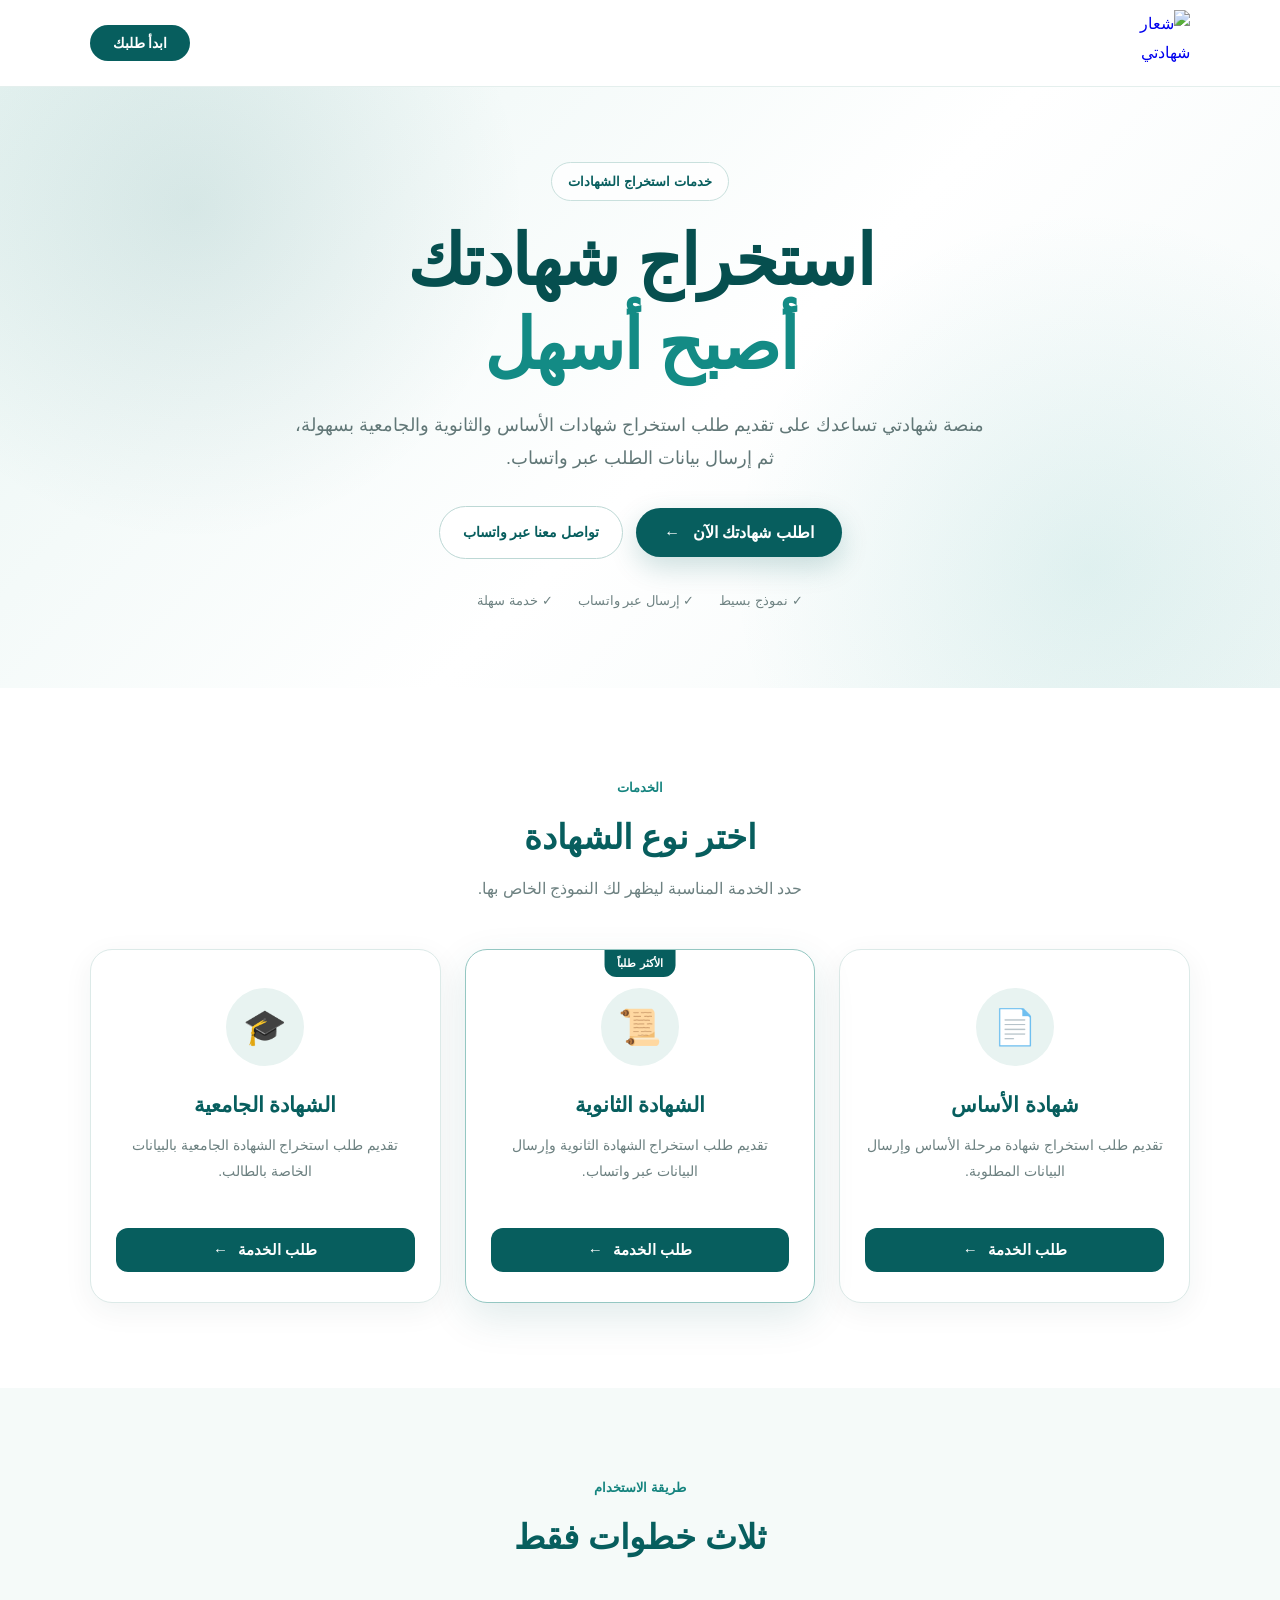
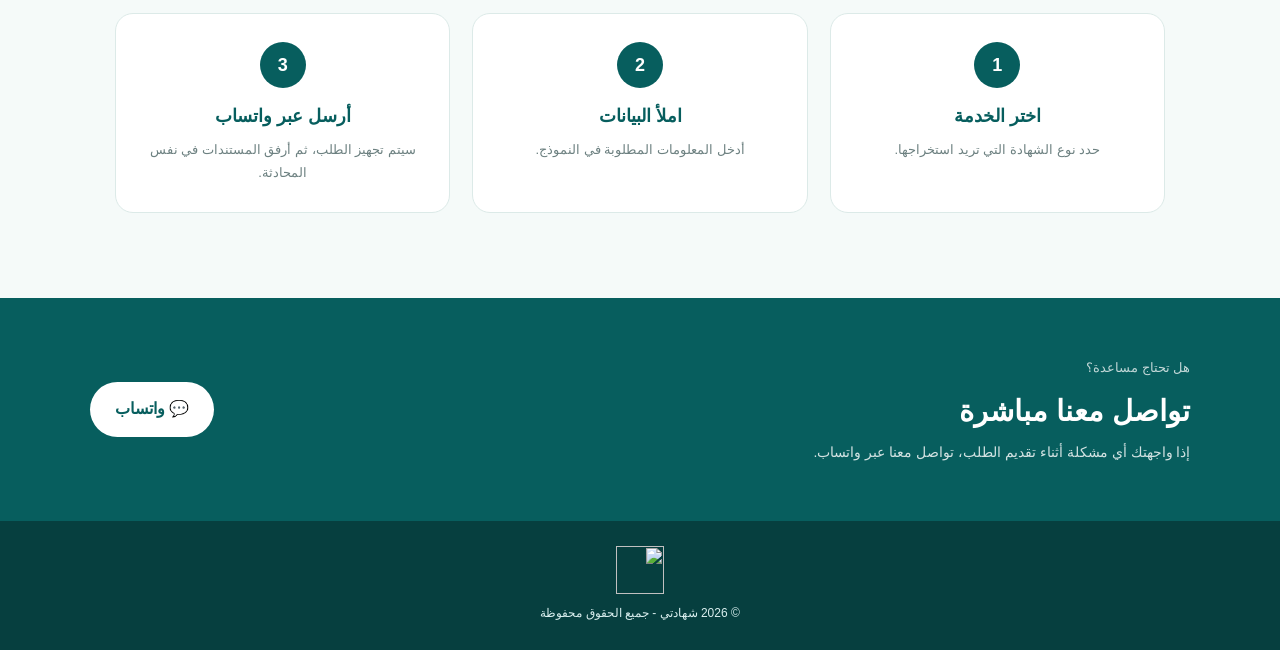
==== index.html @ 915d2704 "Add files via upload" ====
<!DOCTYPE html>
<html lang="ar" dir="rtl">

<head>
    <meta charset="UTF-8">
    <meta name="viewport" content="width=device-width, initial-scale=1.0">

    <title>شهادتي | استخراج الشهادات بسهولة</title>

    <meta name="description"
        content="شهادتي منصة سهلة لتقديم طلبات استخراج شهادات الأساس والثانوية والجامعية والتواصل عبر واتساب.">
    <meta name="keywords"
        content="شهادتي, استخراج الشهادات, شهادة الأساس, الشهادة الثانوية, الشهادة الجامعية, السودان">
    <meta name="author" content="شهادتي">
    <meta name="theme-color" content="#075e5e">

    <meta property="og:title" content="شهادتي | استخراج الشهادات بسهولة">
    <meta property="og:description"
        content="قدم طلب استخراج شهادتك بسهولة واختر نوع الشهادة ثم أرسل بياناتك عبر واتساب.">
    <meta property="og:type" content="website">
    <meta property="og:image" content="images/logo.png">

    <link rel="icon" type="image/png" href="images/favicon.png">
    <link rel="apple-touch-icon" href="images/apple-touch-icon.png">

    <link rel="stylesheet" href="style.css">
</head>

<body>

    <header class="header">
        <a href="index.html" class="brand" aria-label="شهادتي - الرئيسية">
            <img src="images/logo.png" alt="شعار شهادتي">
        </a>

        <button class="start-btn" onclick="startOrder()">
            ابدأ طلبك
        </button>
    </header>

    <main>

        <section class="hero">
            <div class="hero-content">

                <div class="hero-badge">خدمات استخراج الشهادات</div>

                <h1>استخراج شهادتك<br><span>أصبح أسهل</span></h1>

                <p>
                    منصة شهادتي تساعدك على تقديم طلب استخراج شهادات الأساس
                    والثانوية والجامعية بسهولة، ثم إرسال بيانات الطلب عبر واتساب.
                </p>

                <div class="hero-actions">
                    <button class="main-btn" onclick="startOrder()">
                        اطلب شهادتك الآن
                        <span>←</span>
                    </button>

                    <a class="whatsapp-link"
                        href="https://wa.me/249993002322"
                        target="_blank"
                        rel="noopener">
                        تواصل معنا عبر واتساب
                    </a>
                </div>

                <div class="trust-row">
                    <div>✓ نموذج بسيط</div>
                    <div>✓ إرسال عبر واتساب</div>
                    <div>✓ خدمة سهلة</div>
                </div>

            </div>
        </section>

        <section class="services" id="services">

            <div class="section-heading">
                <span>الخدمات</span>
                <h2>اختر نوع الشهادة</h2>
                <p>حدد الخدمة المناسبة ليظهر لك النموذج الخاص بها.</p>
            </div>

            <div class="cards">

                <article class="card">
                    <div class="icon">📄</div>
                    <h3>شهادة الأساس</h3>
                    <p>تقديم طلب استخراج شهادة مرحلة الأساس وإرسال البيانات المطلوبة.</p>
                    <button onclick="goService('basic')">طلب الخدمة <span>←</span></button>
                </article>

                <article class="card featured">
                    <div class="popular">الأكثر طلباً</div>
                    <div class="icon">📜</div>
                    <h3>الشهادة الثانوية</h3>
                    <p>تقديم طلب استخراج الشهادة الثانوية وإرسال البيانات عبر واتساب.</p>
                    <button onclick="goService('secondary')">طلب الخدمة <span>←</span></button>
                </article>

                <article class="card">
                    <div class="icon">🎓</div>
                    <h3>الشهادة الجامعية</h3>
                    <p>تقديم طلب استخراج الشهادة الجامعية بالبيانات الخاصة بالطالب.</p>
                    <button onclick="goService('university')">طلب الخدمة <span>←</span></button>
                </article>

            </div>
        </section>

        <section class="how-it-works">
            <div class="section-heading">
                <span>طريقة الاستخدام</span>
                <h2>ثلاث خطوات فقط</h2>
            </div>

            <div class="steps">
                <div class="step">
                    <b>1</b>
                    <h3>اختر الخدمة</h3>
                    <p>حدد نوع الشهادة التي تريد استخراجها.</p>
                </div>

                <div class="step">
                    <b>2</b>
                    <h3>املأ البيانات</h3>
                    <p>أدخل المعلومات المطلوبة في النموذج.</p>
                </div>

                <div class="step">
                    <b>3</b>
                    <h3>أرسل عبر واتساب</h3>
                    <p>سيتم تجهيز الطلب، ثم أرفق المستندات في نفس المحادثة.</p>
                </div>
            </div>
        </section>

        <section class="contact-section">
            <div>
                <span>هل تحتاج مساعدة؟</span>
                <h2>تواصل معنا مباشرة</h2>
                <p>إذا واجهتك أي مشكلة أثناء تقديم الطلب، تواصل معنا عبر واتساب.</p>
            </div>

            <a href="https://wa.me/249993002322"
                target="_blank"
                rel="noopener"
                class="contact-btn">
                💬 واتساب
            </a>
        </section>

    </main>

    <footer>
        <img src="images/logo.png" alt="" aria-hidden="true">
        <p>© 2026 شهادتي - جميع الحقوق محفوظة</p>
    </footer>

    <script src="script.js"></script>
</body>

</html>
---- style.css ----
/* ========================================
   شهادتي - التصميم النهائي
======================================== */

:root {
    --primary: #075e5e;
    --primary-dark: #043f3f;
    --primary-light: #e8f3f1;
    --text: #183b3b;
    --muted: #6d8181;
    --border: #dceae8;
    --white: #ffffff;
    --bg: #f6faf9;
    --shadow: 0 15px 45px rgba(0, 60, 60, 0.08);
}

* {
    margin: 0;
    padding: 0;
    box-sizing: border-box;
}

html {
    scroll-behavior: smooth;
}

body {
    font-family: Tahoma, Arial, sans-serif;
    background: var(--bg);
    color: var(--text);
    line-height: 1.8;
}

button,
input,
textarea {
    font-family: inherit;
}

button,
a {
    -webkit-tap-highlight-color: transparent;
}

button {
    cursor: pointer;
}

.header {
    width: 100%;
    min-height: 78px;
    padding: 10px 7%;
    background: rgba(255,255,255,.94);
    backdrop-filter: blur(12px);
    display: flex;
    align-items: center;
    justify-content: space-between;
    border-bottom: 1px solid #e4efed;
    position: sticky;
    top: 0;
    z-index: 1000;
}

.brand {
    display: flex;
    align-items: center;
    text-decoration: none;
}

.brand img {
    width: 66px;
    height: 66px;
    object-fit: contain;
    display: block;
}

.start-btn,
.main-btn,
.card button,
.submit-btn,
.contact-btn {
    border: 0;
    background: var(--primary);
    color: white;
    font-weight: 800;
    transition: .25s ease;
}

.start-btn {
    padding: 10px 23px;
    border-radius: 25px;
    font-size: 14px;
}

.start-btn:hover,
.main-btn:hover,
.card button:hover,
.submit-btn:hover,
.contact-btn:hover {
    background: var(--primary-dark);
    transform: translateY(-2px);
}

/* Hero */

.hero {
    min-height: 600px;
    display: flex;
    justify-content: center;
    align-items: center;
    text-align: center;
    padding: 75px 20px;
    position: relative;
    overflow: hidden;
    background:
        radial-gradient(circle at 15% 20%, rgba(7,94,94,.11), transparent 28%),
        radial-gradient(circle at 85% 80%, rgba(20,150,145,.10), transparent 30%),
        linear-gradient(135deg, #e9f5f3, #ffffff 55%, #f1f8f7);
}

.hero-content {
    max-width: 850px;
    position: relative;
    z-index: 1;
}

.hero-badge {
    display: inline-block;
    padding: 7px 16px;
    margin-bottom: 18px;
    border: 1px solid #c9e0dd;
    border-radius: 30px;
    color: var(--primary);
    background: rgba(255,255,255,.75);
    font-size: 13px;
    font-weight: 700;
}

.hero h1 {
    font-size: clamp(38px, 7vw, 70px);
    line-height: 1.2;
    color: #064f4f;
    margin-bottom: 22px;
    font-weight: 900;
    letter-spacing: -1.5px;
}

.hero h1 span {
    color: #138b85;
}

.hero p {
    max-width: 690px;
    margin: 0 auto 32px;
    color: #617777;
    font-size: 18px;
}

.hero-actions {
    display: flex;
    justify-content: center;
    align-items: center;
    gap: 13px;
    flex-wrap: wrap;
}

.main-btn {
    padding: 15px 28px;
    border-radius: 30px;
    font-size: 16px;
    box-shadow: 0 10px 28px rgba(7,94,94,.20);
}

.main-btn span {
    margin-right: 8px;
}

.whatsapp-link {
    text-decoration: none;
    color: var(--primary);
    border: 1px solid #bdd8d5;
    background: white;
    padding: 13px 23px;
    border-radius: 30px;
    font-size: 14px;
    font-weight: 700;
    transition: .25s ease;
}

.whatsapp-link:hover {
    background: var(--primary-light);
}

.trust-row {
    margin-top: 30px;
    display: flex;
    justify-content: center;
    flex-wrap: wrap;
    gap: 12px 25px;
    color: #6e8282;
    font-size: 13px;
}

/* Sections */

.services,
.how-it-works {
    padding: 85px 7%;
    background: white;
}

.section-heading {
    text-align: center;
    max-width: 650px;
    margin: 0 auto 45px;
}

.section-heading > span {
    color: #15847f;
    font-size: 13px;
    font-weight: 800;
}

.section-heading h2 {
    margin-top: 5px;
    color: var(--primary);
    font-size: 34px;
}

.section-heading p {
    color: var(--muted);
    margin-top: 7px;
}

/* Cards */

.cards {
    max-width: 1150px;
    margin: auto;
    display: grid;
    grid-template-columns: repeat(3, 1fr);
    gap: 24px;
}

.card {
    position: relative;
    text-align: center;
    padding: 38px 25px 30px;
    border: 1px solid var(--border);
    border-radius: 22px;
    background: white;
    box-shadow: 0 8px 30px rgba(0,50,50,.06);
    transition: .3s ease;
    overflow: hidden;
}

.card:hover {
    transform: translateY(-8px);
    box-shadow: 0 18px 45px rgba(0,50,50,.12);
    border-color: #a8cfcb;
}

.card.featured {
    border-color: #94c7c2;
    box-shadow: 0 15px 42px rgba(7,94,94,.12);
}

.popular {
    position: absolute;
    top: 0;
    right: 50%;
    transform: translateX(50%);
    padding: 4px 13px;
    border-radius: 0 0 12px 12px;
    background: var(--primary);
    color: white;
    font-size: 11px;
    font-weight: 800;
}

.icon,
.service-icon {
    display: flex;
    align-items: center;
    justify-content: center;
    background: var(--primary-light);
    border-radius: 50%;
}

.icon {
    width: 78px;
    height: 78px;
    margin: 0 auto 20px;
    font-size: 35px;
}

.card h3 {
    color: var(--primary);
    font-size: 21px;
    margin-bottom: 10px;
}

.card p {
    color: var(--muted);
    font-size: 14px;
    min-height: 72px;
    margin-bottom: 23px;
}

.card button {
    width: 100%;
    padding: 13px 20px;
    border-radius: 12px;
    font-size: 15px;
}

.card button span {
    margin-right: 6px;
}

/* Steps */

.how-it-works {
    background: #f5faf9;
}

.steps {
    max-width: 1050px;
    margin: auto;
    display: grid;
    grid-template-columns: repeat(3, 1fr);
    gap: 22px;
}

.step {
    text-align: center;
    padding: 28px 22px;
    background: white;
    border: 1px solid var(--border);
    border-radius: 18px;
}

.step b {
    width: 46px;
    height: 46px;
    margin: 0 auto 12px;
    display: flex;
    align-items: center;
    justify-content: center;
    border-radius: 50%;
    background: var(--primary);
    color: white;
    font-size: 18px;
}

.step h3 {
    color: var(--primary);
    font-size: 18px;
}

.step p {
    color: var(--muted);
    font-size: 13px;
    margin-top: 5px;
}

/* Contact */

.contact-section {
    margin: 0;
    padding: 55px 7%;
    background: var(--primary);
    color: white;
    display: flex;
    align-items: center;
    justify-content: space-between;
    gap: 30px;
}

.contact-section span {
    font-size: 13px;
    opacity: .75;
}

.contact-section h2 {
    font-size: 29px;
    margin: 3px 0;
}

.contact-section p {
    opacity: .82;
    font-size: 14px;
}

.contact-btn {
    background: white;
    color: var(--primary);
    padding: 13px 25px;
    border-radius: 30px;
    text-decoration: none;
    white-space: nowrap;
}

.contact-btn:hover {
    background: #e9f5f3;
}

/* Service page */

.service-page {
    min-height: calc(100vh - 78px);
    padding: 55px 20px 70px;
    background:
        radial-gradient(circle at 10% 20%, rgba(7,94,94,.08), transparent 25%),
        linear-gradient(135deg, #eef7f6, #ffffff);
}

.back-btn {
    text-decoration: none;
    color: var(--primary);
    font-size: 14px;
    font-weight: 800;
    padding: 9px 17px;
    border: 1px solid #cfe1df;
    border-radius: 20px;
    transition: .25s;
}

.back-btn:hover {
    background: var(--primary-light);
}

.service-title {
    max-width: 760px;
    margin: 0 auto 30px;
    text-align: center;
}

.service-icon {
    width: 76px;
    height: 76px;
    margin: 0 auto 14px;
    font-size: 34px;
    box-shadow: 0 8px 22px rgba(7,94,94,.10);
}

.breadcrumb {
    color: #789090;
    font-size: 12px;
    margin-bottom: 8px;
}

.breadcrumb span {
    margin: 0 5px;
}

.service-title h1 {
    color: var(--primary);
    font-size: clamp(28px, 5vw, 42px);
    margin-bottom: 6px;
}

.service-title p {
    color: var(--muted);
    font-size: 15px;
}

.certificate-form {
    width: 100%;
    max-width: 760px;
    margin: auto;
    padding: 32px;
    background: white;
    border: 1px solid var(--border);
    border-radius: 22px;
    box-shadow: var(--shadow);
}

.form-top-note {
    display: flex;
    align-items: center;
    gap: 12px;
    padding: 13px 15px;
    margin-bottom: 24px;
    background: #f4faf9;
    border: 1px solid #e1eeec;
    border-radius: 13px;
}

.form-top-note > span {
    font-size: 21px;
}

.form-top-note strong {
    display: block;
    color: var(--primary);
    font-size: 14px;
}

.form-top-note small {
    color: #7b8d8d;
    font-size: 11px;
}

.form-group {
    margin-bottom: 20px;
}

.form-group label {
    display: block;
    margin-bottom: 7px;
    color: #294b4b;
    font-size: 14px;
    font-weight: 800;
}

.required {
    color: #d9534f;
    margin-right: 3px;
}

.optional {
    color: #8b9b9b;
    font-size: 11px;
    font-weight: normal;
}

.form-group input,
.form-group textarea {
    width: 100%;
    border: 1px solid #d5e4e2;
    border-radius: 12px;
    background: #fbfdfd;
    color: var(--text);
    outline: none;
    font-size: 15px;
    padding: 13px 15px;
    transition: .2s;
}

.form-group input {
    height: 49px;
}

.form-group textarea {
    min-height: 105px;
    resize: vertical;
}

.form-group input:focus,
.form-group textarea:focus {
    border-color: var(--primary);
    background: white;
    box-shadow: 0 0 0 3px rgba(7,94,94,.08);
}

.form-group input::placeholder,
.form-group textarea::placeholder {
    color: #a2b0b0;
}

.upload-notice {
    display: flex;
    align-items: flex-start;
    gap: 13px;
    padding: 16px;
    margin: 7px 0 22px;
    background: #eef7f6;
    border: 1px solid #d6e9e7;
    border-radius: 14px;
}

.notice-icon {
    width: 43px;
    height: 43px;
    flex-shrink: 0;
    display: flex;
    align-items: center;
    justify-content: center;
    background: white;
    border-radius: 50%;
    font-size: 21px;
}

.upload-notice strong {
    display: block;
    color: var(--primary);
    margin-bottom: 2px;
    font-size: 14px;
}

.upload-notice p {
    color: #657878;
    font-size: 12px;
}

.submit-btn {
    width: 100%;
    padding: 15px;
    border-radius: 13px;
    font-size: 16px;
    box-shadow: 0 8px 20px rgba(7,94,94,.17);
}

.submit-btn span {
    margin-right: 8px;
}

.form-message {
    margin-top: 15px;
    padding: 12px;
    border-radius: 10px;
    text-align: center;
    font-size: 13px;
    display: none;
}

.form-message.success {
    display: block;
    background: #e8f6ef;
    color: #24734b;
    border: 1px solid #c8e8d7;
}

.form-footer-note {
    text-align: center;
    color: #8a9999;
    font-size: 11px;
    margin-top: 13px;
}

/* Footer */

footer {
    background: #063f3f;
    color: #d9eeee;
    text-align: center;
    padding: 25px 15px;
}

footer img {
    width: 48px;
    height: 48px;
    object-fit: contain;
    margin-bottom: 5px;
}

footer p {
    font-size: 12px;
}

/* Responsive */

@media (max-width: 850px) {

    .header {
        padding: 8px 5%;
    }

    .brand img {
        width: 58px;
        height: 58px;
    }

    .cards,
    .steps {
        grid-template-columns: 1fr;
        max-width: 520px;
    }

    .hero {
        min-height: 540px;
    }

    .hero p {
        font-size: 16px;
    }

    .contact-section {
        flex-direction: column;
        text-align: center;
    }

}

@media (max-width: 600px) {

    .header {
        min-height: 68px;
    }

    .start-btn {
        padding: 9px 16px;
        font-size: 12px;
    }

    .brand img {
        width: 53px;
        height: 53px;
    }

    .hero {
        padding: 60px 18px;
    }

    .hero h1 {
        font-size: 36px;
    }

    .hero-actions {
        flex-direction: column;
    }

    .main-btn,
    .whatsapp-link {
        width: min(100%, 330px);
    }

    .trust-row {
        gap: 7px 15px;
        font-size: 11px;
    }

    .services,
    .how-it-works {
        padding: 65px 5%;
    }

    .section-heading h2 {
        font-size: 29px;
    }

    .certificate-form {
        padding: 23px 17px;
        border-radius: 17px;
    }

    .service-page {
        padding: 40px 14px 55px;
    }

    .service-title h1 {
        font-size: 29px;
    }

    .upload-notice {
        padding: 14px;
    }

    .contact-section {
        padding: 45px 6%;
    }

}
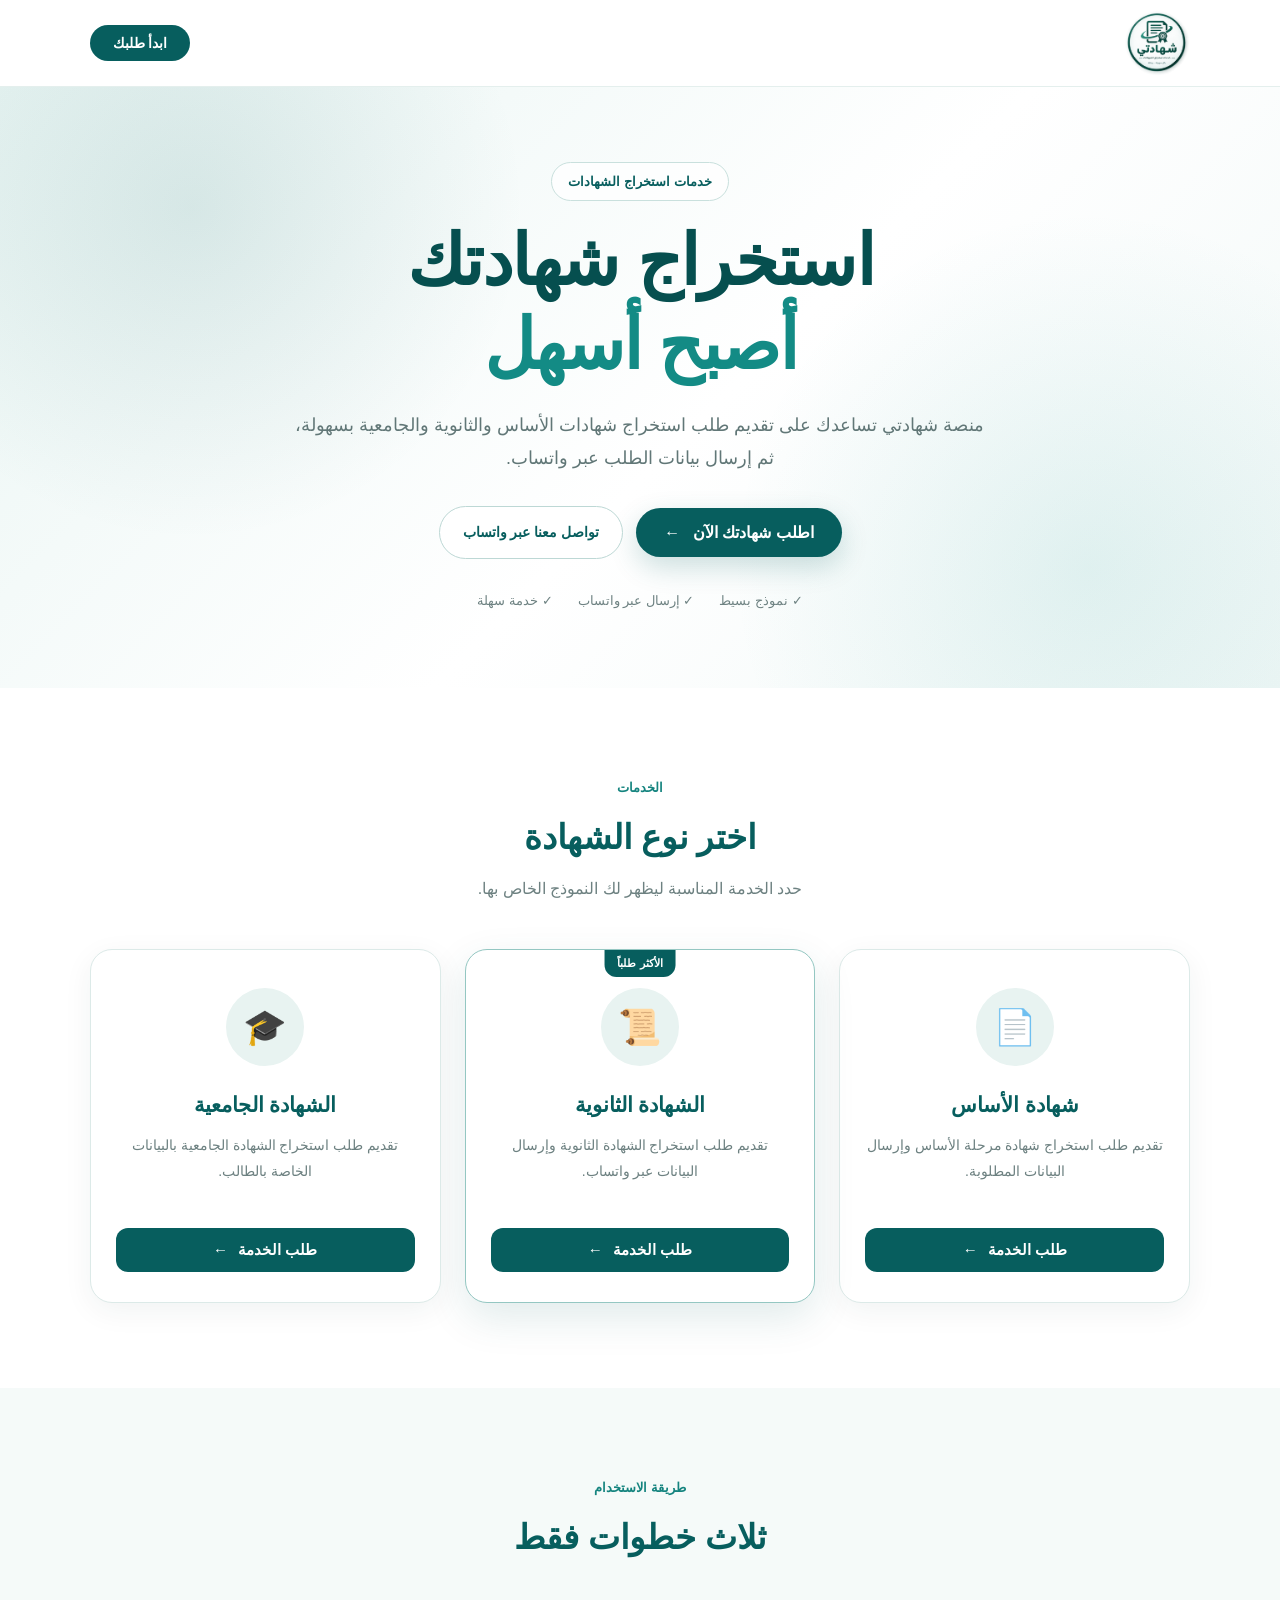
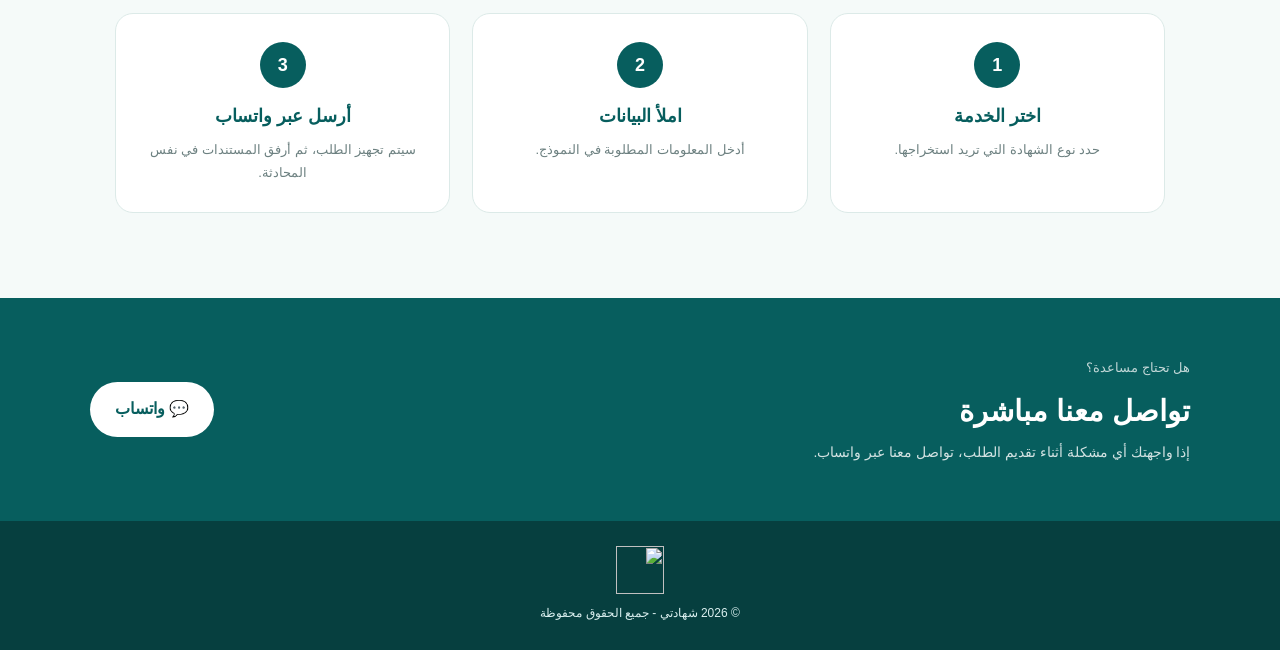
==== commit 2515a920: "Update logo image paths in index.html" ====
--- a/index.html
+++ b/index.html
@@ -18,7 +18,7 @@
     <meta property="og:description"
         content="قدم طلب استخراج شهادتك بسهولة واختر نوع الشهادة ثم أرسل بياناتك عبر واتساب.">
     <meta property="og:type" content="website">
-    <meta property="og:image" content="images/logo.png">
+    <meta property="og:image" content="logo.png">
 
     <link rel="icon" type="image/png" href="images/favicon.png">
     <link rel="apple-touch-icon" href="images/apple-touch-icon.png">
@@ -30,7 +30,7 @@
 
     <header class="header">
         <a href="index.html" class="brand" aria-label="شهادتي - الرئيسية">
-            <img src="images/logo.png" alt="شعار شهادتي">
+            <img src="logo.png" alt="شعار شهادتي">
         </a>
 
         <button class="start-btn" onclick="startOrder()">
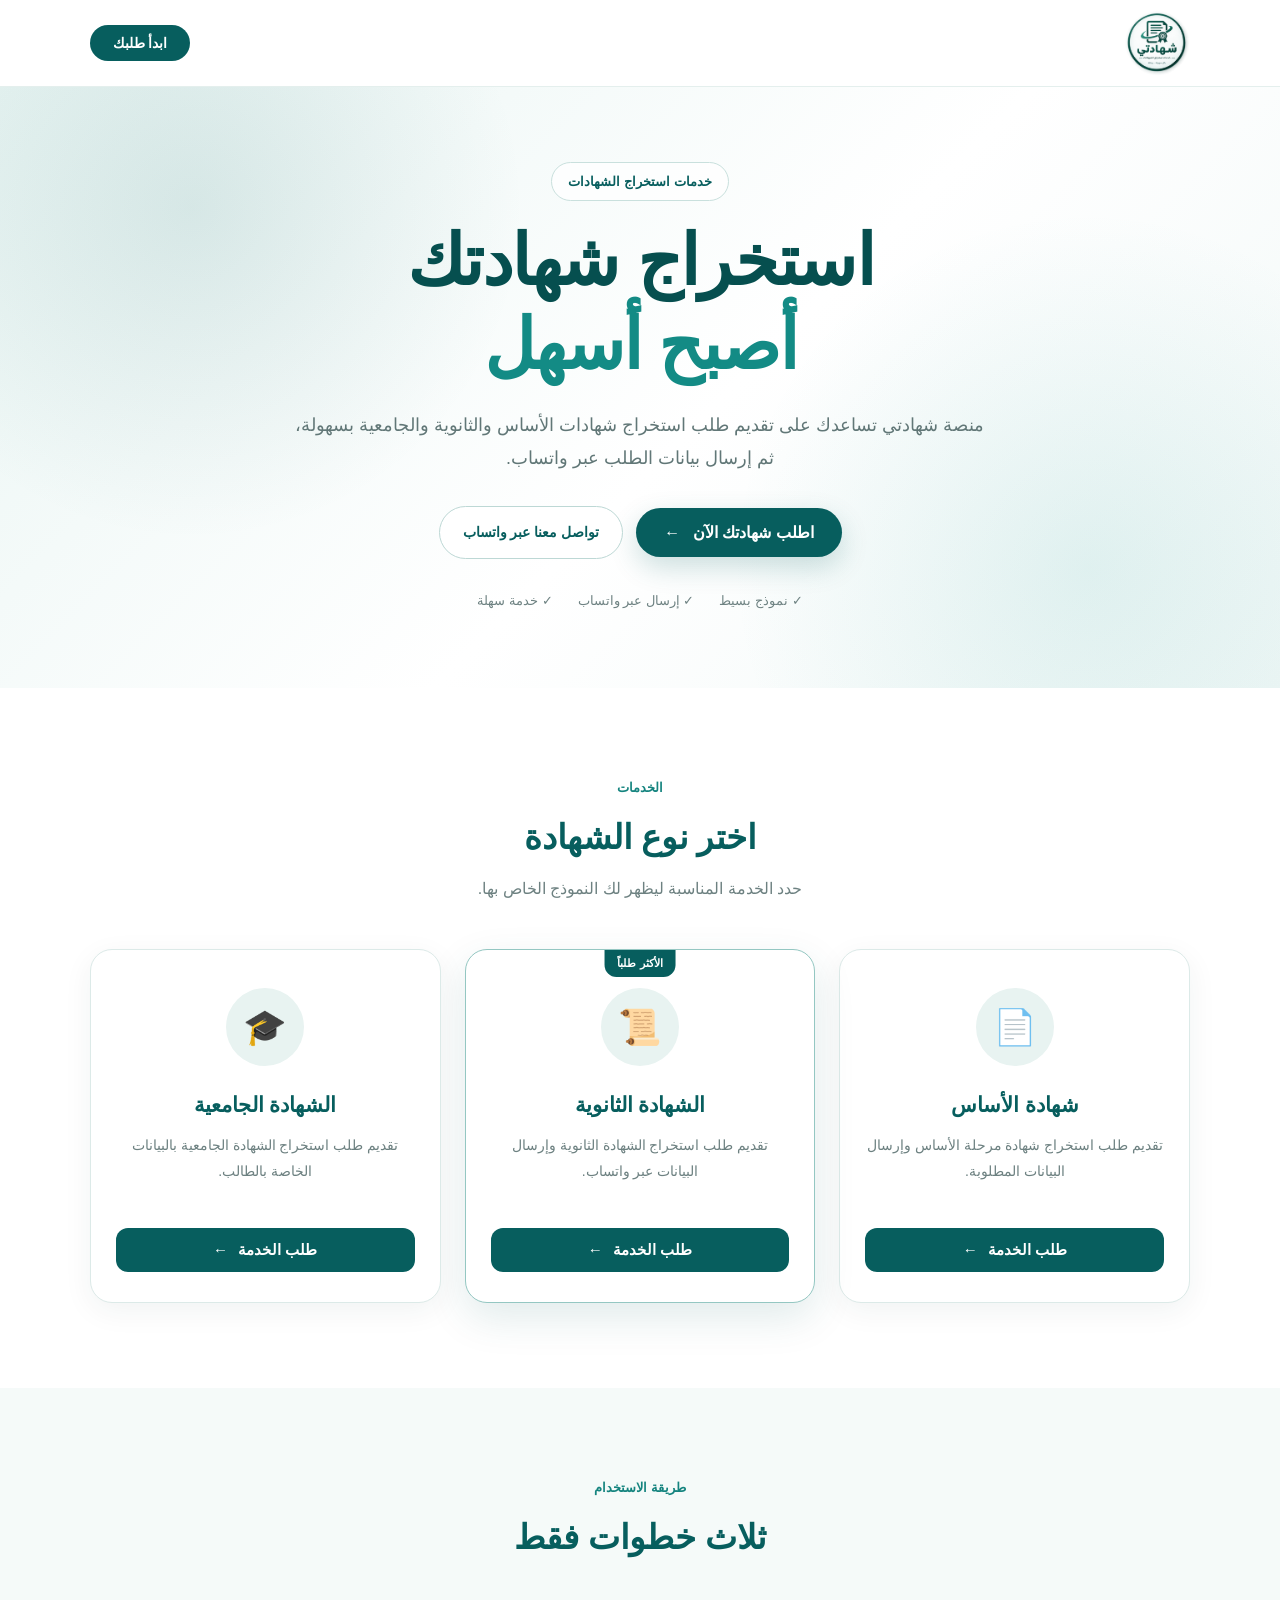
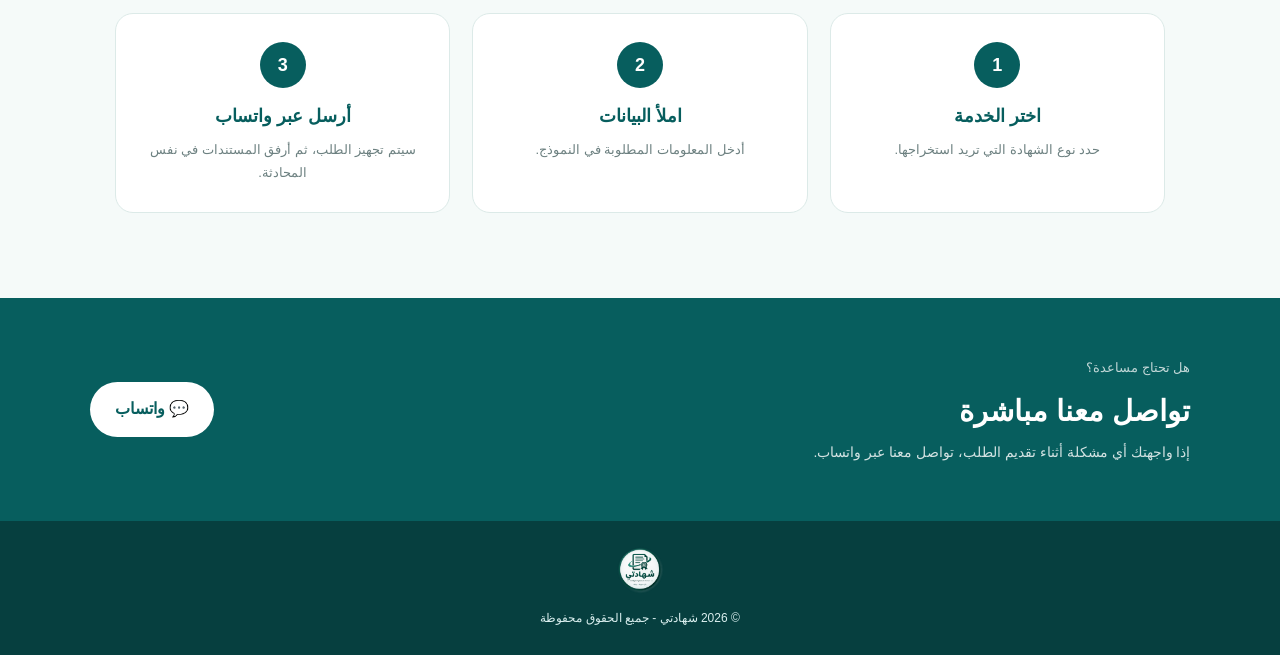
==== commit 6370ce5f: "Update index.html" ====
--- a/index.html
+++ b/index.html
@@ -155,7 +155,7 @@
     </main>
 
     <footer>
-        <img src="images/logo.png" alt="" aria-hidden="true">
+        <img src="logo.png" alt="" aria-hidden="true">
         <p>© 2026 شهادتي - جميع الحقوق محفوظة</p>
     </footer>
 
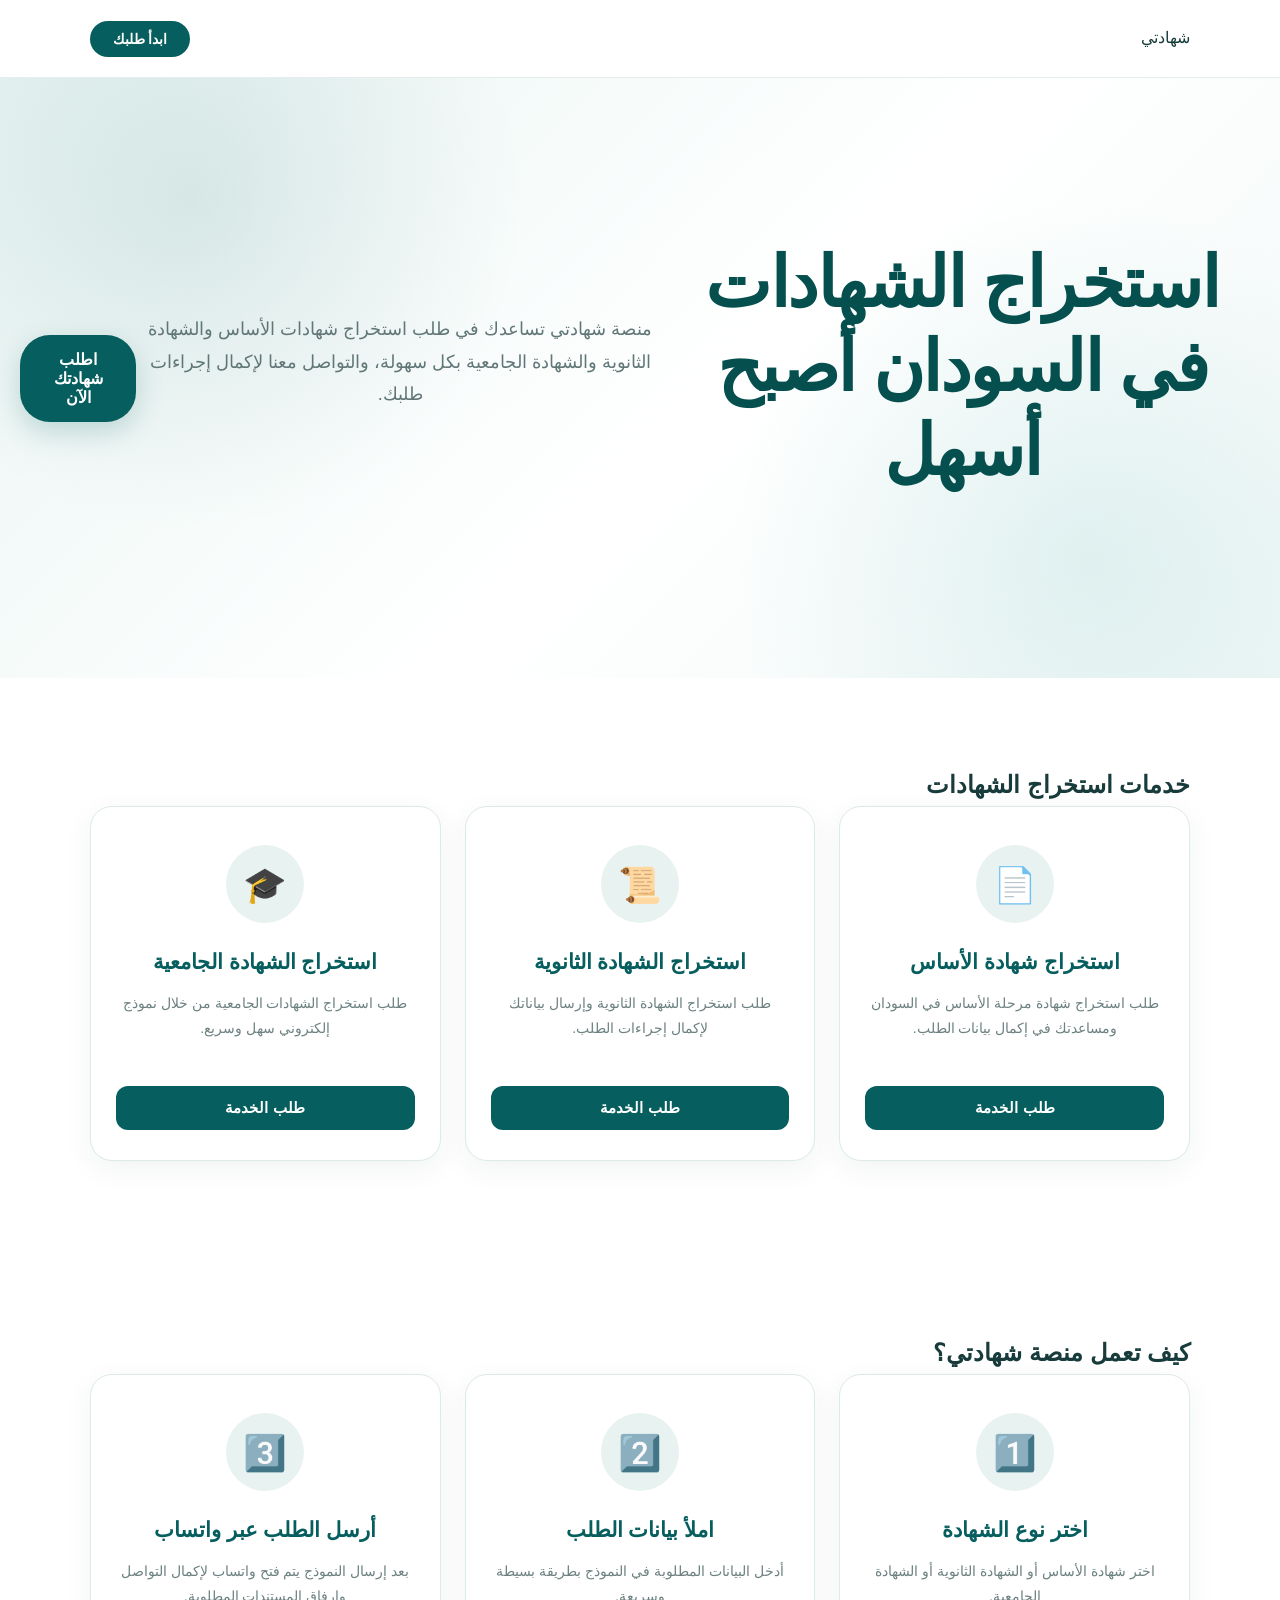
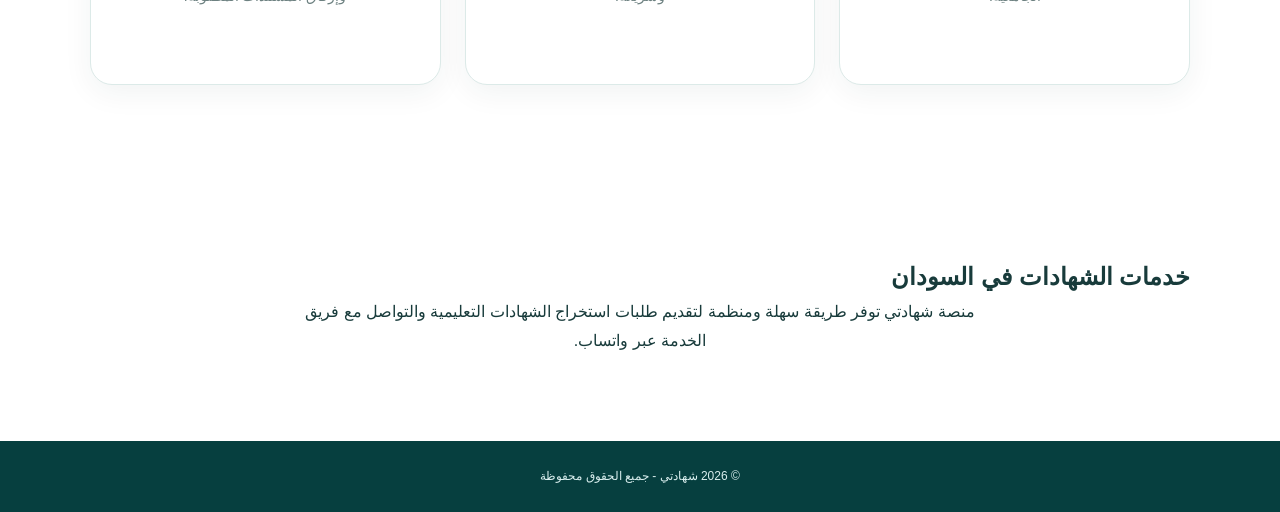
==== commit 44792a1e: "Update index.html" ====
--- a/index.html
+++ b/index.html
@@ -2,164 +2,354 @@
 <html lang="ar" dir="rtl">
 
 <head>
+
     <meta charset="UTF-8">
+
     <meta name="viewport" content="width=device-width, initial-scale=1.0">
 
-    <title>شهادتي | استخراج الشهادات بسهولة</title>
-
-    <meta name="description"
-        content="شهادتي منصة سهلة لتقديم طلبات استخراج شهادات الأساس والثانوية والجامعية والتواصل عبر واتساب.">
-    <meta name="keywords"
-        content="شهادتي, استخراج الشهادات, شهادة الأساس, الشهادة الثانوية, الشهادة الجامعية, السودان">
-    <meta name="author" content="شهادتي">
-    <meta name="theme-color" content="#075e5e">
-
-    <meta property="og:title" content="شهادتي | استخراج الشهادات بسهولة">
-    <meta property="og:description"
-        content="قدم طلب استخراج شهادتك بسهولة واختر نوع الشهادة ثم أرسل بياناتك عبر واتساب.">
-    <meta property="og:type" content="website">
-    <meta property="og:image" content="logo.png">
-
-    <link rel="icon" type="image/png" href="images/favicon.png">
-    <link rel="apple-touch-icon" href="images/apple-touch-icon.png">
-
-    <link rel="stylesheet" href="style.css">
+    <!-- عنوان الصفحة لمحركات البحث -->
+    <title>
+        شهادتي | استخراج شهادات الأساس والثانوية والجامعية في السودان
+    </title>
+
+    <!-- وصف الموقع -->
+    <meta
+        name="description"
+        content="شهادتي منصة سودانية تساعدك في طلب استخراج شهادة الأساس والشهادة الثانوية والشهادة الجامعية بسهولة، والتواصل معنا عبر الواتساب لإكمال إجراءات الطلب."
+    >
+
+    <!-- محركات البحث -->
+    <meta name="robots" content="index, follow">
+
+    <!-- الرابط الأساسي للصفحة -->
+    <link
+        rel="canonical"
+        href="https://shahadaty.github.io/shahadaty/"
+    >
+
+    <!-- مشاركة الموقع في فيسبوك وواتساب وغيرها -->
+    <meta
+        property="og:title"
+        content="شهادتي | استخراج الشهادات في السودان"
+    >
+
+    <meta
+        property="og:description"
+        content="منصة شهادتي لطلب استخراج شهادات الأساس والثانوية والجامعية في السودان بسهولة."
+    >
+
+    <meta
+        property="og:type"
+        content="website"
+    >
+
+    <meta
+        property="og:url"
+        content="https://shahadaty.github.io/shahadaty/"
+    >
+
+    <meta
+        property="og:image"
+        content="https://shahadaty.github.io/shahadaty/logo.png"
+    >
+
+    <!-- أيقونة الموقع -->
+    <link
+        rel="icon"
+        type="image/png"
+        href="logo.png"
+    >
+
+    <!-- ملف التصميم -->
+    <link
+        rel="stylesheet"
+        href="style.css"
+    >
+
 </head>
 
+
 <body>
 
+
+    <!-- =========================
+         رأس الصفحة
+    ========================== -->
+
     <header class="header">
-        <a href="index.html" class="brand" aria-label="شهادتي - الرئيسية">
-            <img src="logo.png" alt="شعار شهادتي">
-        </a>
-
-        <button class="start-btn" onclick="startOrder()">
+
+        <div class="logo">
+            شهادتي
+        </div>
+
+
+        <button
+            class="start-btn"
+            onclick="startOrder()"
+        >
             ابدأ طلبك
         </button>
+
     </header>
 
-    <main>
-
-        <section class="hero">
-            <div class="hero-content">
-
-                <div class="hero-badge">خدمات استخراج الشهادات</div>
-
-                <h1>استخراج شهادتك<br><span>أصبح أسهل</span></h1>
-
-                <p>
-                    منصة شهادتي تساعدك على تقديم طلب استخراج شهادات الأساس
-                    والثانوية والجامعية بسهولة، ثم إرسال بيانات الطلب عبر واتساب.
-                </p>
-
-                <div class="hero-actions">
-                    <button class="main-btn" onclick="startOrder()">
-                        اطلب شهادتك الآن
-                        <span>←</span>
-                    </button>
-
-                    <a class="whatsapp-link"
-                        href="https://wa.me/249993002322"
-                        target="_blank"
-                        rel="noopener">
-                        تواصل معنا عبر واتساب
-                    </a>
-                </div>
-
-                <div class="trust-row">
-                    <div>✓ نموذج بسيط</div>
-                    <div>✓ إرسال عبر واتساب</div>
-                    <div>✓ خدمة سهلة</div>
-                </div>
-
-            </div>
-        </section>
-
-        <section class="services" id="services">
-
-            <div class="section-heading">
-                <span>الخدمات</span>
-                <h2>اختر نوع الشهادة</h2>
-                <p>حدد الخدمة المناسبة ليظهر لك النموذج الخاص بها.</p>
-            </div>
-
-            <div class="cards">
-
-                <article class="card">
-                    <div class="icon">📄</div>
-                    <h3>شهادة الأساس</h3>
-                    <p>تقديم طلب استخراج شهادة مرحلة الأساس وإرسال البيانات المطلوبة.</p>
-                    <button onclick="goService('basic')">طلب الخدمة <span>←</span></button>
-                </article>
-
-                <article class="card featured">
-                    <div class="popular">الأكثر طلباً</div>
-                    <div class="icon">📜</div>
-                    <h3>الشهادة الثانوية</h3>
-                    <p>تقديم طلب استخراج الشهادة الثانوية وإرسال البيانات عبر واتساب.</p>
-                    <button onclick="goService('secondary')">طلب الخدمة <span>←</span></button>
-                </article>
-
-                <article class="card">
-                    <div class="icon">🎓</div>
-                    <h3>الشهادة الجامعية</h3>
-                    <p>تقديم طلب استخراج الشهادة الجامعية بالبيانات الخاصة بالطالب.</p>
-                    <button onclick="goService('university')">طلب الخدمة <span>←</span></button>
-                </article>
-
-            </div>
-        </section>
-
-        <section class="how-it-works">
-            <div class="section-heading">
-                <span>طريقة الاستخدام</span>
-                <h2>ثلاث خطوات فقط</h2>
-            </div>
-
-            <div class="steps">
-                <div class="step">
-                    <b>1</b>
-                    <h3>اختر الخدمة</h3>
-                    <p>حدد نوع الشهادة التي تريد استخراجها.</p>
-                </div>
-
-                <div class="step">
-                    <b>2</b>
-                    <h3>املأ البيانات</h3>
-                    <p>أدخل المعلومات المطلوبة في النموذج.</p>
-                </div>
-
-                <div class="step">
-                    <b>3</b>
-                    <h3>أرسل عبر واتساب</h3>
-                    <p>سيتم تجهيز الطلب، ثم أرفق المستندات في نفس المحادثة.</p>
-                </div>
-            </div>
-        </section>
-
-        <section class="contact-section">
-            <div>
-                <span>هل تحتاج مساعدة؟</span>
-                <h2>تواصل معنا مباشرة</h2>
-                <p>إذا واجهتك أي مشكلة أثناء تقديم الطلب، تواصل معنا عبر واتساب.</p>
-            </div>
-
-            <a href="https://wa.me/249993002322"
-                target="_blank"
-                rel="noopener"
-                class="contact-btn">
-                💬 واتساب
-            </a>
-        </section>
-
-    </main>
+
+
+    <!-- =========================
+         القسم الرئيسي
+    ========================== -->
+
+    <section class="hero">
+
+        <h1>
+            استخراج الشهادات في السودان أصبح أسهل
+        </h1>
+
+
+        <p>
+            منصة شهادتي تساعدك في طلب استخراج شهادات الأساس
+            والشهادة الثانوية والشهادة الجامعية بكل سهولة،
+            والتواصل معنا لإكمال إجراءات طلبك.
+        </p>
+
+
+        <button
+            class="main-btn"
+            onclick="startOrder()"
+        >
+            اطلب شهادتك الآن
+        </button>
+
+    </section>
+
+
+
+    <!-- =========================
+         الخدمات
+    ========================== -->
+
+    <section class="services">
+
+        <h2>
+            خدمات استخراج الشهادات
+        </h2>
+
+
+        <div class="cards">
+
+
+            <!-- شهادة الأساس -->
+
+            <div class="card">
+
+                <div class="icon">
+                    📄
+                </div>
+
+
+                <h3>
+                    استخراج شهادة الأساس
+                </h3>
+
+
+                <p>
+                    طلب استخراج شهادة مرحلة الأساس في السودان
+                    ومساعدتك في إكمال بيانات الطلب.
+                </p>
+
+
+                <button
+                    onclick="goService('basic')"
+                >
+                    طلب الخدمة
+                </button>
+
+            </div>
+
+
+
+            <!-- الشهادة الثانوية -->
+
+            <div class="card">
+
+                <div class="icon">
+                    📜
+                </div>
+
+
+                <h3>
+                    استخراج الشهادة الثانوية
+                </h3>
+
+
+                <p>
+                    طلب استخراج الشهادة الثانوية
+                    وإرسال بياناتك لإكمال إجراءات الطلب.
+                </p>
+
+
+                <button
+                    onclick="goService('secondary')"
+                >
+                    طلب الخدمة
+                </button>
+
+            </div>
+
+
+
+            <!-- الشهادة الجامعية -->
+
+            <div class="card">
+
+                <div class="icon">
+                    🎓
+                </div>
+
+
+                <h3>
+                    استخراج الشهادة الجامعية
+                </h3>
+
+
+                <p>
+                    طلب استخراج الشهادات الجامعية
+                    من خلال نموذج إلكتروني سهل وسريع.
+                </p>
+
+
+                <button
+                    onclick="goService('university')"
+                >
+                    طلب الخدمة
+                </button>
+
+            </div>
+
+
+        </div>
+
+    </section>
+
+
+
+    <!-- =========================
+         خطوات الخدمة
+    ========================== -->
+
+    <section class="services">
+
+        <h2>
+            كيف تعمل منصة شهادتي؟
+        </h2>
+
+
+        <div class="cards">
+
+
+            <div class="card">
+
+                <div class="icon">
+                    1️⃣
+                </div>
+
+                <h3>
+                    اختر نوع الشهادة
+                </h3>
+
+                <p>
+                    اختر شهادة الأساس أو الشهادة الثانوية
+                    أو الشهادة الجامعية.
+                </p>
+
+            </div>
+
+
+
+            <div class="card">
+
+                <div class="icon">
+                    2️⃣
+                </div>
+
+                <h3>
+                    املأ بيانات الطلب
+                </h3>
+
+                <p>
+                    أدخل البيانات المطلوبة في النموذج
+                    بطريقة بسيطة وسريعة.
+                </p>
+
+            </div>
+
+
+
+            <div class="card">
+
+                <div class="icon">
+                    3️⃣
+                </div>
+
+                <h3>
+                    أرسل الطلب عبر واتساب
+                </h3>
+
+                <p>
+                    بعد إرسال النموذج يتم فتح واتساب
+                    لإكمال التواصل وإرفاق المستندات المطلوبة.
+                </p>
+
+            </div>
+
+
+        </div>
+
+    </section>
+
+
+
+    <!-- =========================
+         معلومات التواصل
+    ========================== -->
+
+    <section class="services">
+
+        <h2>
+            خدمات الشهادات في السودان
+        </h2>
+
+
+        <p style="text-align:center; max-width:700px; margin:auto;">
+
+            منصة شهادتي توفر طريقة سهلة ومنظمة
+            لتقديم طلبات استخراج الشهادات التعليمية
+            والتواصل مع فريق الخدمة عبر واتساب.
+
+        </p>
+
+    </section>
+
+
+
+    <!-- =========================
+         تذييل الموقع
+    ========================== -->
 
     <footer>
-        <img src="logo.png" alt="" aria-hidden="true">
-        <p>© 2026 شهادتي - جميع الحقوق محفوظة</p>
+
+        <p>
+            © 2026 شهادتي - جميع الحقوق محفوظة
+        </p>
+
     </footer>
 
+
+
+    <!-- JavaScript -->
+
     <script src="script.js"></script>
+
+
 </body>
 
 </html>
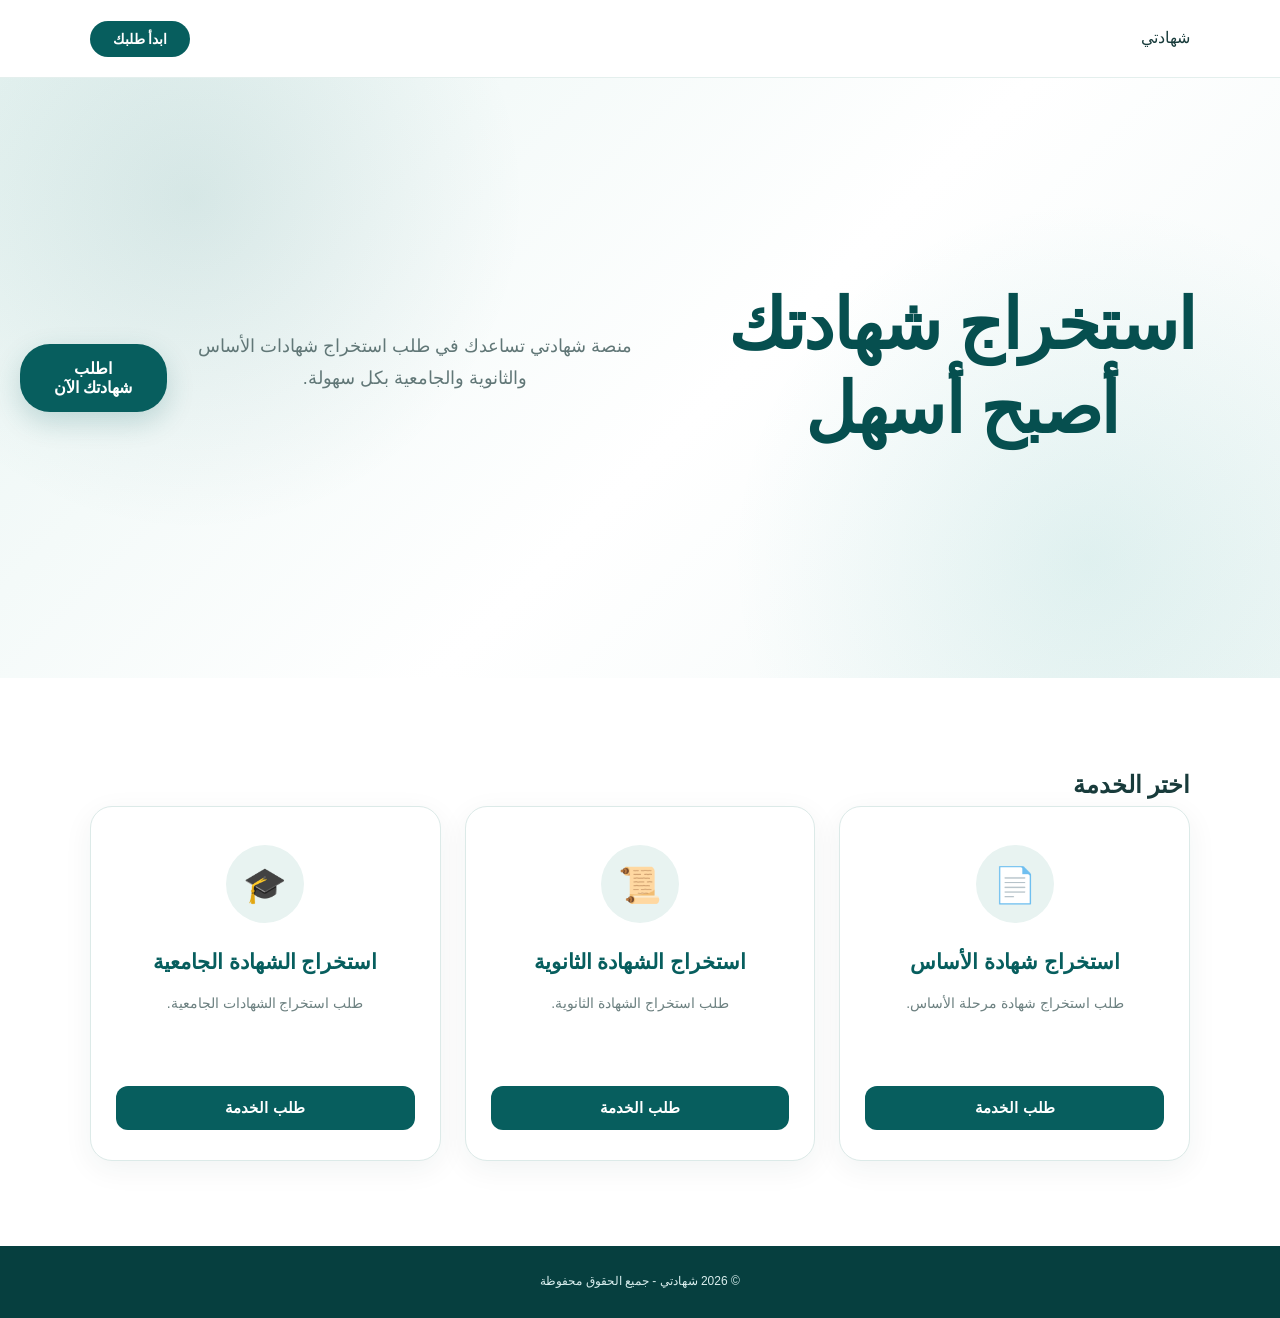
==== commit 475d9506: "Update index.html" ====
--- a/index.html
+++ b/index.html
@@ -2,135 +2,58 @@
 <html lang="ar" dir="rtl">
 
 <head>
-
     <meta charset="UTF-8">
-
     <meta name="viewport" content="width=device-width, initial-scale=1.0">
 
-    <!-- عنوان الصفحة لمحركات البحث -->
-    <title>
-        شهادتي | استخراج شهادات الأساس والثانوية والجامعية في السودان
-    </title>
+    <title>شهادتي | استخراج الشهادات</title>
 
-    <!-- وصف الموقع -->
-    <meta
-        name="description"
-        content="شهادتي منصة سودانية تساعدك في طلب استخراج شهادة الأساس والشهادة الثانوية والشهادة الجامعية بسهولة، والتواصل معنا عبر الواتساب لإكمال إجراءات الطلب."
-    >
-
-    <!-- محركات البحث -->
-    <meta name="robots" content="index, follow">
-
-    <!-- الرابط الأساسي للصفحة -->
-    <link
-        rel="canonical"
-        href="https://shahadaty.github.io/shahadaty/"
-    >
-
-    <!-- مشاركة الموقع في فيسبوك وواتساب وغيرها -->
-    <meta
-        property="og:title"
-        content="شهادتي | استخراج الشهادات في السودان"
-    >
-
-    <meta
-        property="og:description"
-        content="منصة شهادتي لطلب استخراج شهادات الأساس والثانوية والجامعية في السودان بسهولة."
-    >
-
-    <meta
-        property="og:type"
-        content="website"
-    >
-
-    <meta
-        property="og:url"
-        content="https://shahadaty.github.io/shahadaty/"
-    >
-
-    <meta
-        property="og:image"
-        content="https://shahadaty.github.io/shahadaty/logo.png"
-    >
-
-    <!-- أيقونة الموقع -->
-    <link
-        rel="icon"
-        type="image/png"
-        href="logo.png"
-    >
-
-    <!-- ملف التصميم -->
-    <link
-        rel="stylesheet"
-        href="style.css"
-    >
-
+    <link rel="stylesheet" href="style.css">
 </head>
-
 
 <body>
 
-
-    <!-- =========================
-         رأس الصفحة
-    ========================== -->
-
+    <!-- رأس الصفحة -->
     <header class="header">
 
         <div class="logo">
             شهادتي
         </div>
 
-
-        <button
-            class="start-btn"
-            onclick="startOrder()"
-        >
+        <button class="start-btn" onclick="startOrder()">
             ابدأ طلبك
         </button>
 
     </header>
 
 
-
-    <!-- =========================
-         القسم الرئيسي
-    ========================== -->
+    <!-- القسم الرئيسي -->
 
     <section class="hero">
 
         <h1>
-            استخراج الشهادات في السودان أصبح أسهل
+            استخراج شهادتك أصبح أسهل
         </h1>
 
-
         <p>
-            منصة شهادتي تساعدك في طلب استخراج شهادات الأساس
-            والشهادة الثانوية والشهادة الجامعية بكل سهولة،
-            والتواصل معنا لإكمال إجراءات طلبك.
+            منصة شهادتي تساعدك في طلب استخراج شهادات الأساس والثانوية والجامعية بكل سهولة.
         </p>
 
 
-        <button
-            class="main-btn"
-            onclick="startOrder()"
-        >
+        <button class="main-btn" onclick="startOrder()">
             اطلب شهادتك الآن
         </button>
+
 
     </section>
 
 
 
-    <!-- =========================
-         الخدمات
-    ========================== -->
+    <!-- الخدمات -->
 
     <section class="services">
 
         <h2>
-            خدمات استخراج الشهادات
+            اختر الخدمة
         </h2>
 
 
@@ -145,21 +68,16 @@
                     📄
                 </div>
 
-
                 <h3>
                     استخراج شهادة الأساس
                 </h3>
 
-
                 <p>
-                    طلب استخراج شهادة مرحلة الأساس في السودان
-                    ومساعدتك في إكمال بيانات الطلب.
+                    طلب استخراج شهادة مرحلة الأساس.
                 </p>
 
 
-                <button
-                    onclick="goService('basic')"
-                >
+                <button onclick="goService('basic')">
                     طلب الخدمة
                 </button>
 
@@ -167,7 +85,7 @@
 
 
 
-            <!-- الشهادة الثانوية -->
+            <!-- الثانوية -->
 
             <div class="card">
 
@@ -175,21 +93,16 @@
                     📜
                 </div>
 
-
                 <h3>
                     استخراج الشهادة الثانوية
                 </h3>
 
-
                 <p>
-                    طلب استخراج الشهادة الثانوية
-                    وإرسال بياناتك لإكمال إجراءات الطلب.
+                    طلب استخراج الشهادة الثانوية.
                 </p>
 
 
-                <button
-                    onclick="goService('secondary')"
-                >
+                <button onclick="goService('secondary')">
                     طلب الخدمة
                 </button>
 
@@ -197,7 +110,8 @@
 
 
 
-            <!-- الشهادة الجامعية -->
+
+            <!-- الجامعية -->
 
             <div class="card">
 
@@ -205,21 +119,16 @@
                     🎓
                 </div>
 
-
                 <h3>
                     استخراج الشهادة الجامعية
                 </h3>
 
-
                 <p>
-                    طلب استخراج الشهادات الجامعية
-                    من خلال نموذج إلكتروني سهل وسريع.
+                    طلب استخراج الشهادات الجامعية.
                 </p>
 
 
-                <button
-                    onclick="goService('university')"
-                >
+                <button onclick="goService('university')">
                     طلب الخدمة
                 </button>
 
@@ -232,108 +141,8 @@
 
 
 
-    <!-- =========================
-         خطوات الخدمة
-    ========================== -->
 
-    <section class="services">
-
-        <h2>
-            كيف تعمل منصة شهادتي؟
-        </h2>
-
-
-        <div class="cards">
-
-
-            <div class="card">
-
-                <div class="icon">
-                    1️⃣
-                </div>
-
-                <h3>
-                    اختر نوع الشهادة
-                </h3>
-
-                <p>
-                    اختر شهادة الأساس أو الشهادة الثانوية
-                    أو الشهادة الجامعية.
-                </p>
-
-            </div>
-
-
-
-            <div class="card">
-
-                <div class="icon">
-                    2️⃣
-                </div>
-
-                <h3>
-                    املأ بيانات الطلب
-                </h3>
-
-                <p>
-                    أدخل البيانات المطلوبة في النموذج
-                    بطريقة بسيطة وسريعة.
-                </p>
-
-            </div>
-
-
-
-            <div class="card">
-
-                <div class="icon">
-                    3️⃣
-                </div>
-
-                <h3>
-                    أرسل الطلب عبر واتساب
-                </h3>
-
-                <p>
-                    بعد إرسال النموذج يتم فتح واتساب
-                    لإكمال التواصل وإرفاق المستندات المطلوبة.
-                </p>
-
-            </div>
-
-
-        </div>
-
-    </section>
-
-
-
-    <!-- =========================
-         معلومات التواصل
-    ========================== -->
-
-    <section class="services">
-
-        <h2>
-            خدمات الشهادات في السودان
-        </h2>
-
-
-        <p style="text-align:center; max-width:700px; margin:auto;">
-
-            منصة شهادتي توفر طريقة سهلة ومنظمة
-            لتقديم طلبات استخراج الشهادات التعليمية
-            والتواصل مع فريق الخدمة عبر واتساب.
-
-        </p>
-
-    </section>
-
-
-
-    <!-- =========================
-         تذييل الموقع
-    ========================== -->
+    <!-- تذييل -->
 
     <footer>
 
@@ -345,10 +154,7 @@
 
 
 
-    <!-- JavaScript -->
-
-    <script src="script.js"></script>
-
+<script src="script.js"></script>
 
 </body>
 
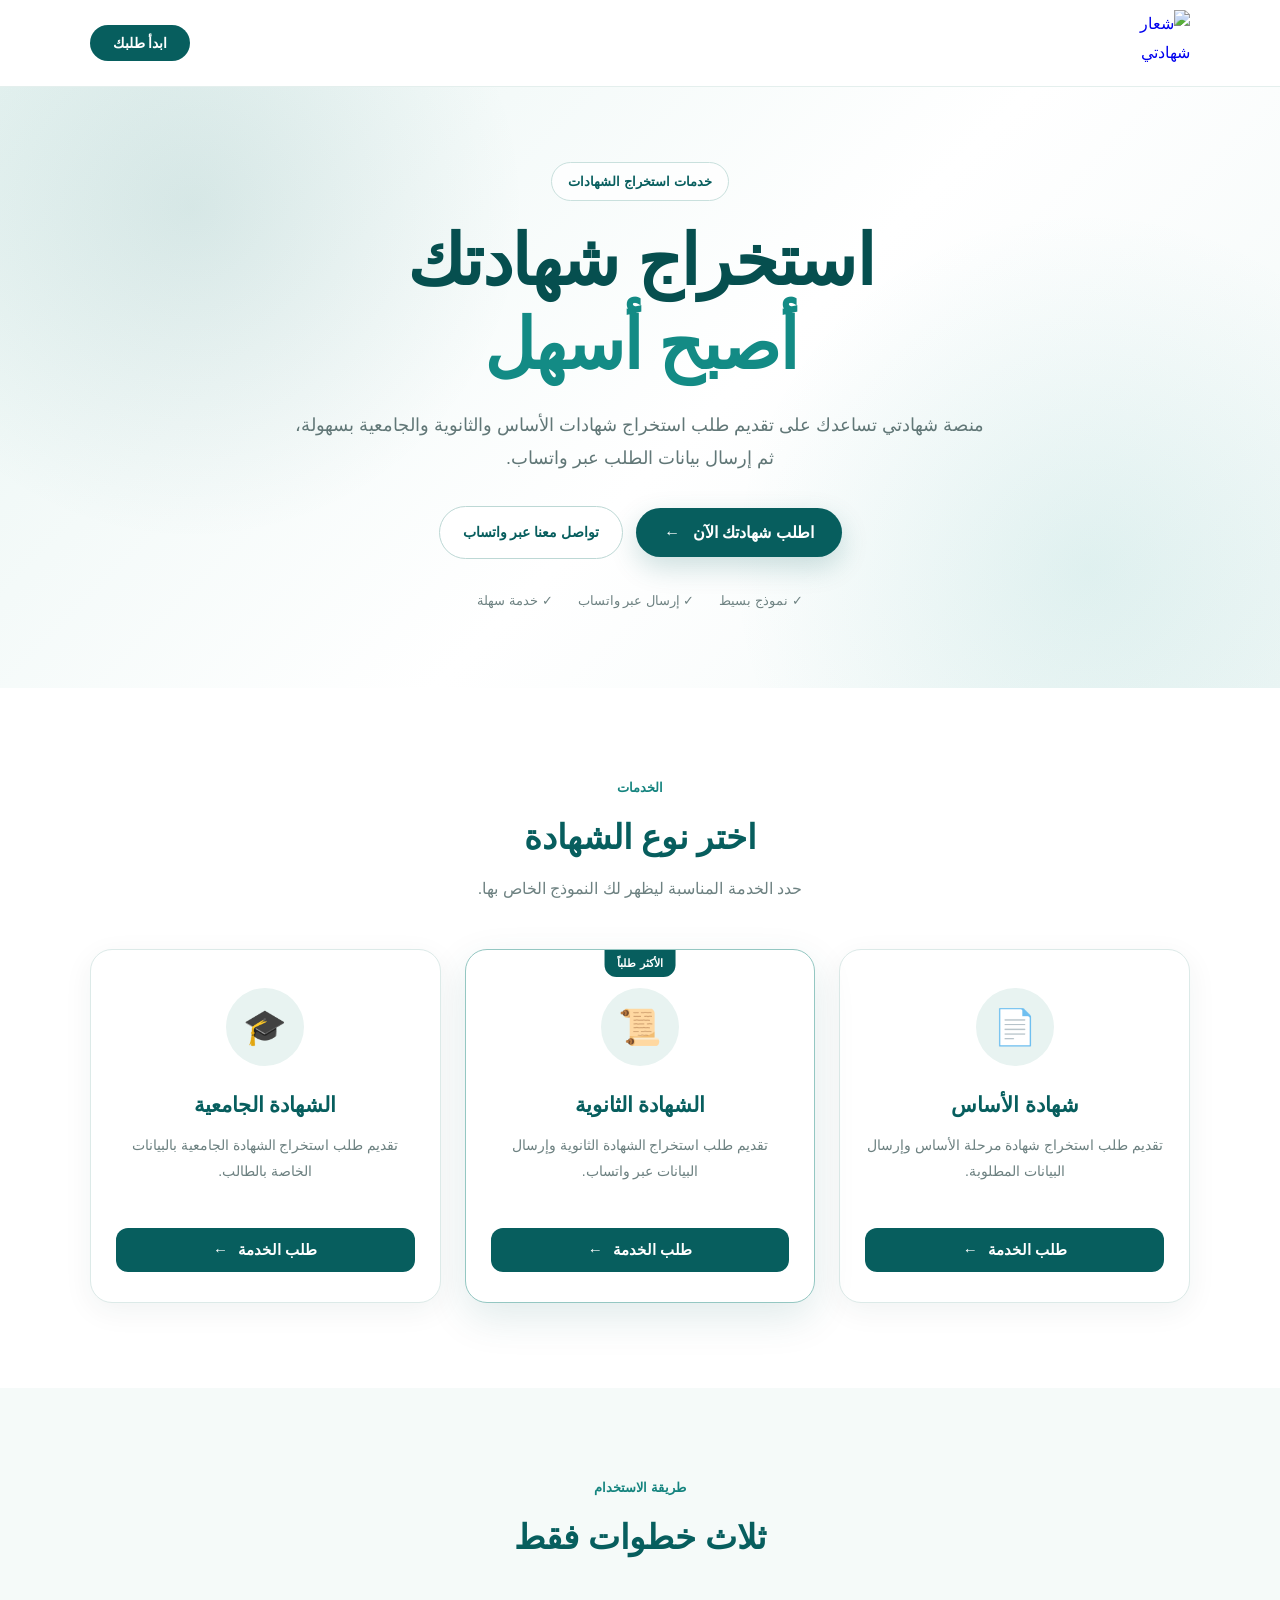
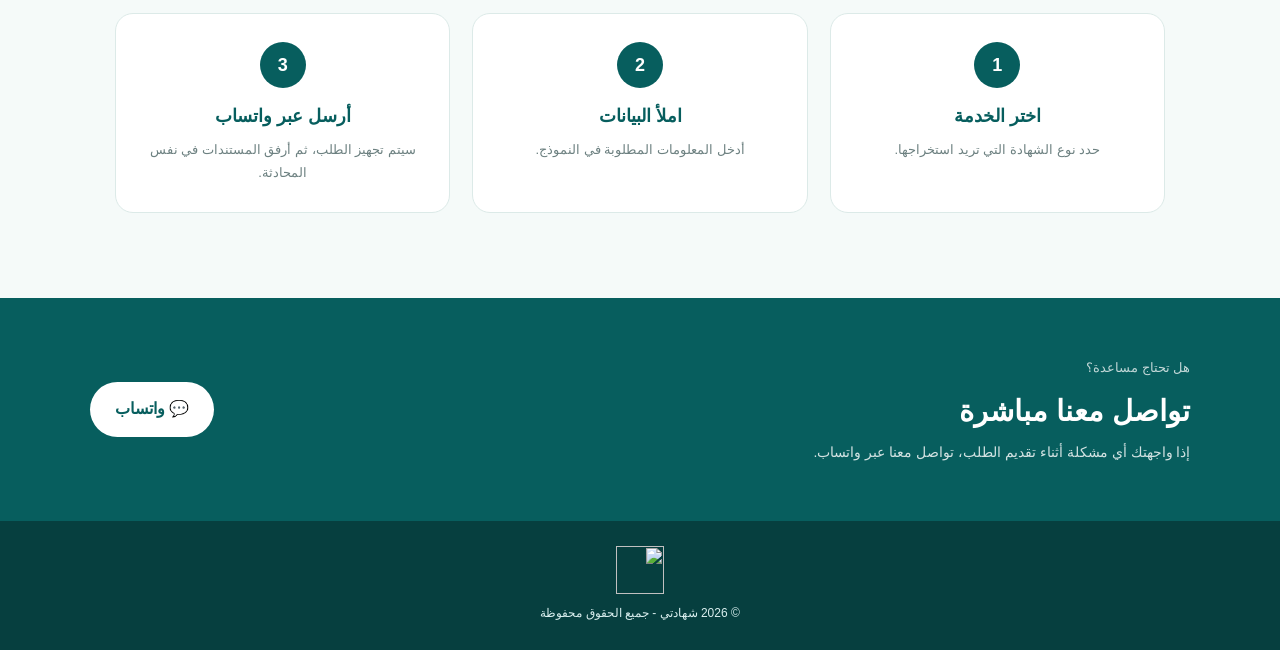
==== commit 377f5e61: "restore old version" ====
--- a/index.html
+++ b/index.html
@@ -5,157 +5,161 @@
     <meta charset="UTF-8">
     <meta name="viewport" content="width=device-width, initial-scale=1.0">
 
-    <title>شهادتي | استخراج الشهادات</title>
+    <title>شهادتي | استخراج الشهادات بسهولة</title>
+
+    <meta name="description"
+        content="شهادتي منصة سهلة لتقديم طلبات استخراج شهادات الأساس والثانوية والجامعية والتواصل عبر واتساب.">
+    <meta name="keywords"
+        content="شهادتي, استخراج الشهادات, شهادة الأساس, الشهادة الثانوية, الشهادة الجامعية, السودان">
+    <meta name="author" content="شهادتي">
+    <meta name="theme-color" content="#075e5e">
+
+    <meta property="og:title" content="شهادتي | استخراج الشهادات بسهولة">
+    <meta property="og:description"
+        content="قدم طلب استخراج شهادتك بسهولة واختر نوع الشهادة ثم أرسل بياناتك عبر واتساب.">
+    <meta property="og:type" content="website">
+    <meta property="og:image" content="images/logo.png">
+
+    <link rel="icon" type="image/png" href="images/favicon.png">
+    <link rel="apple-touch-icon" href="images/apple-touch-icon.png">
 
     <link rel="stylesheet" href="style.css">
 </head>
 
 <body>
 
-    <!-- رأس الصفحة -->
     <header class="header">
-
-        <div class="logo">
-            شهادتي
-        </div>
+        <a href="index.html" class="brand" aria-label="شهادتي - الرئيسية">
+            <img src="images/logo.png" alt="شعار شهادتي">
+        </a>
 
         <button class="start-btn" onclick="startOrder()">
             ابدأ طلبك
         </button>
-
     </header>
 
+    <main>
 
-    <!-- القسم الرئيسي -->
+        <section class="hero">
+            <div class="hero-content">
 
-    <section class="hero">
+                <div class="hero-badge">خدمات استخراج الشهادات</div>
 
-        <h1>
-            استخراج شهادتك أصبح أسهل
-        </h1>
+                <h1>استخراج شهادتك<br><span>أصبح أسهل</span></h1>
 
-        <p>
-            منصة شهادتي تساعدك في طلب استخراج شهادات الأساس والثانوية والجامعية بكل سهولة.
-        </p>
+                <p>
+                    منصة شهادتي تساعدك على تقديم طلب استخراج شهادات الأساس
+                    والثانوية والجامعية بسهولة، ثم إرسال بيانات الطلب عبر واتساب.
+                </p>
 
+                <div class="hero-actions">
+                    <button class="main-btn" onclick="startOrder()">
+                        اطلب شهادتك الآن
+                        <span>←</span>
+                    </button>
 
-        <button class="main-btn" onclick="startOrder()">
-            اطلب شهادتك الآن
-        </button>
-
-
-    </section>
-
-
-
-    <!-- الخدمات -->
-
-    <section class="services">
-
-        <h2>
-            اختر الخدمة
-        </h2>
-
-
-        <div class="cards">
-
-
-            <!-- شهادة الأساس -->
-
-            <div class="card">
-
-                <div class="icon">
-                    📄
+                    <a class="whatsapp-link"
+                        href="https://wa.me/249993002322"
+                        target="_blank"
+                        rel="noopener">
+                        تواصل معنا عبر واتساب
+                    </a>
                 </div>
 
-                <h3>
-                    استخراج شهادة الأساس
-                </h3>
-
-                <p>
-                    طلب استخراج شهادة مرحلة الأساس.
-                </p>
-
-
-                <button onclick="goService('basic')">
-                    طلب الخدمة
-                </button>
+                <div class="trust-row">
+                    <div>✓ نموذج بسيط</div>
+                    <div>✓ إرسال عبر واتساب</div>
+                    <div>✓ خدمة سهلة</div>
+                </div>
 
             </div>
+        </section>
 
+        <section class="services" id="services">
 
+            <div class="section-heading">
+                <span>الخدمات</span>
+                <h2>اختر نوع الشهادة</h2>
+                <p>حدد الخدمة المناسبة ليظهر لك النموذج الخاص بها.</p>
+            </div>
 
-            <!-- الثانوية -->
+            <div class="cards">
 
-            <div class="card">
+                <article class="card">
+                    <div class="icon">📄</div>
+                    <h3>شهادة الأساس</h3>
+                    <p>تقديم طلب استخراج شهادة مرحلة الأساس وإرسال البيانات المطلوبة.</p>
+                    <button onclick="goService('basic')">طلب الخدمة <span>←</span></button>
+                </article>
 
-                <div class="icon">
-                    📜
+                <article class="card featured">
+                    <div class="popular">الأكثر طلباً</div>
+                    <div class="icon">📜</div>
+                    <h3>الشهادة الثانوية</h3>
+                    <p>تقديم طلب استخراج الشهادة الثانوية وإرسال البيانات عبر واتساب.</p>
+                    <button onclick="goService('secondary')">طلب الخدمة <span>←</span></button>
+                </article>
+
+                <article class="card">
+                    <div class="icon">🎓</div>
+                    <h3>الشهادة الجامعية</h3>
+                    <p>تقديم طلب استخراج الشهادة الجامعية بالبيانات الخاصة بالطالب.</p>
+                    <button onclick="goService('university')">طلب الخدمة <span>←</span></button>
+                </article>
+
+            </div>
+        </section>
+
+        <section class="how-it-works">
+            <div class="section-heading">
+                <span>طريقة الاستخدام</span>
+                <h2>ثلاث خطوات فقط</h2>
+            </div>
+
+            <div class="steps">
+                <div class="step">
+                    <b>1</b>
+                    <h3>اختر الخدمة</h3>
+                    <p>حدد نوع الشهادة التي تريد استخراجها.</p>
                 </div>
 
-                <h3>
-                    استخراج الشهادة الثانوية
-                </h3>
+                <div class="step">
+                    <b>2</b>
+                    <h3>املأ البيانات</h3>
+                    <p>أدخل المعلومات المطلوبة في النموذج.</p>
+                </div>
 
-                <p>
-                    طلب استخراج الشهادة الثانوية.
-                </p>
+                <div class="step">
+                    <b>3</b>
+                    <h3>أرسل عبر واتساب</h3>
+                    <p>سيتم تجهيز الطلب، ثم أرفق المستندات في نفس المحادثة.</p>
+                </div>
+            </div>
+        </section>
 
-
-                <button onclick="goService('secondary')">
-                    طلب الخدمة
-                </button>
-
+        <section class="contact-section">
+            <div>
+                <span>هل تحتاج مساعدة؟</span>
+                <h2>تواصل معنا مباشرة</h2>
+                <p>إذا واجهتك أي مشكلة أثناء تقديم الطلب، تواصل معنا عبر واتساب.</p>
             </div>
 
+            <a href="https://wa.me/249993002322"
+                target="_blank"
+                rel="noopener"
+                class="contact-btn">
+                💬 واتساب
+            </a>
+        </section>
 
-
-
-            <!-- الجامعية -->
-
-            <div class="card">
-
-                <div class="icon">
-                    🎓
-                </div>
-
-                <h3>
-                    استخراج الشهادة الجامعية
-                </h3>
-
-                <p>
-                    طلب استخراج الشهادات الجامعية.
-                </p>
-
-
-                <button onclick="goService('university')">
-                    طلب الخدمة
-                </button>
-
-            </div>
-
-
-        </div>
-
-    </section>
-
-
-
-
-    <!-- تذييل -->
+    </main>
 
     <footer>
-
-        <p>
-            © 2026 شهادتي - جميع الحقوق محفوظة
-        </p>
-
+        <img src="images/logo.png" alt="" aria-hidden="true">
+        <p>© 2026 شهادتي - جميع الحقوق محفوظة</p>
     </footer>
 
-
-
-<script src="script.js"></script>
-
+    <script src="script.js"></script>
 </body>
 
 </html>
